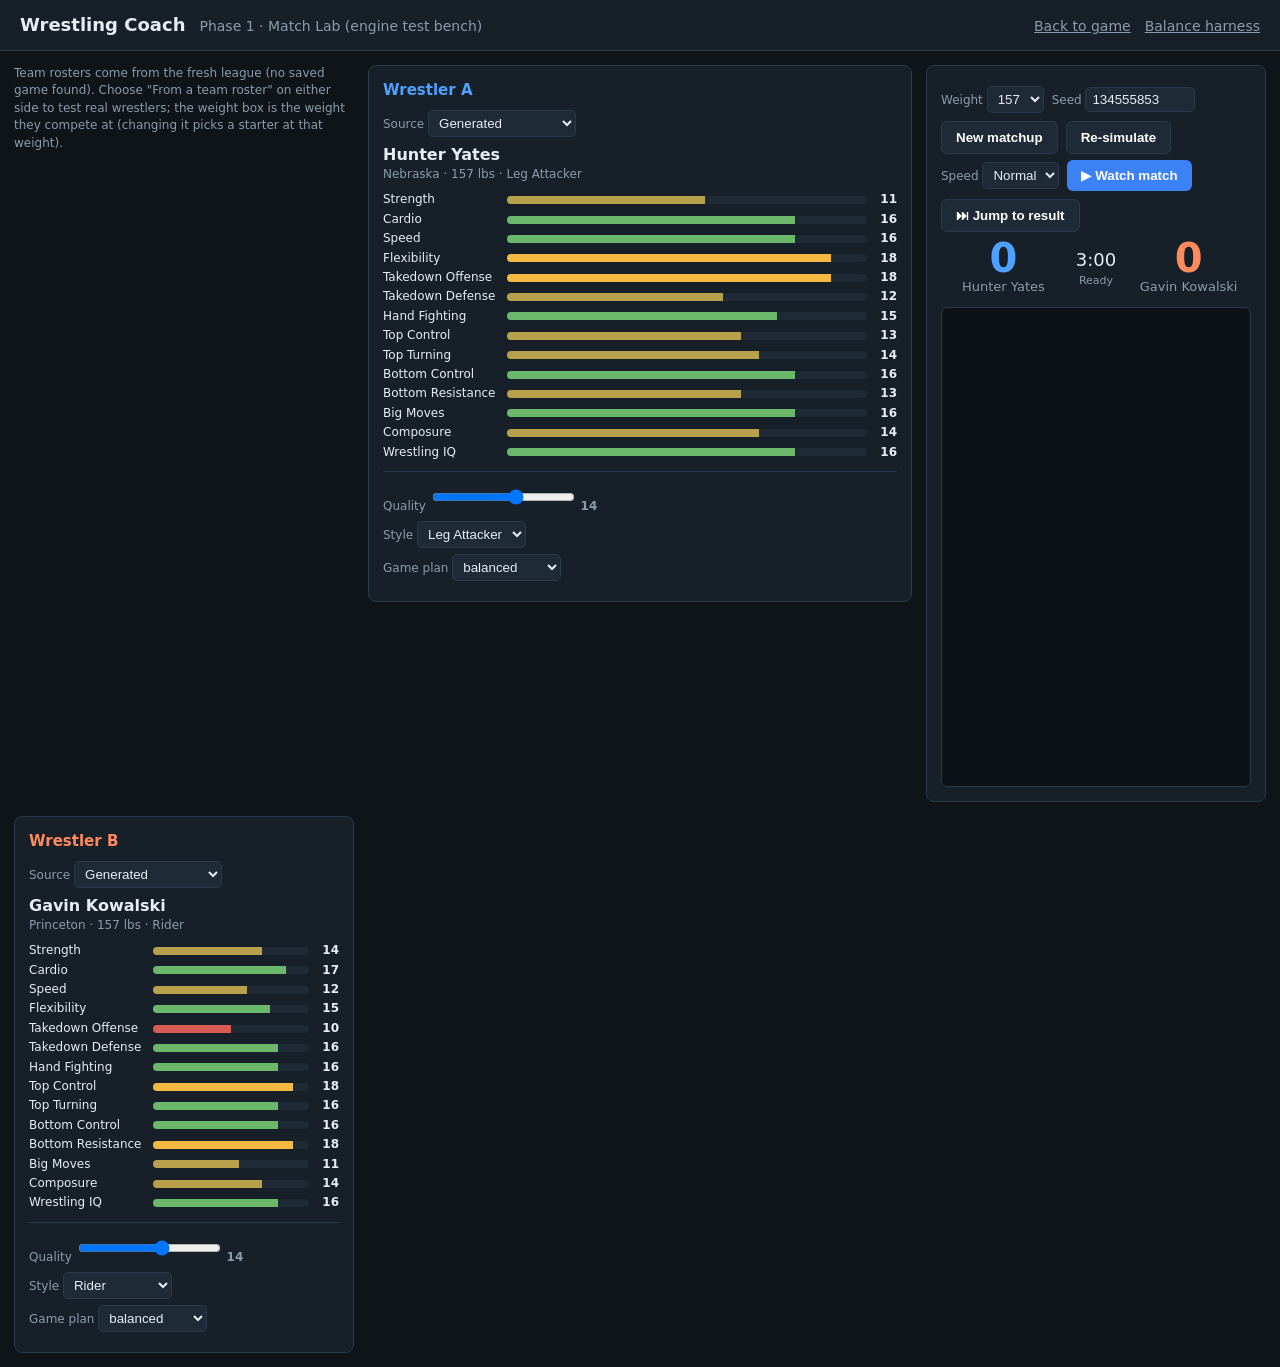
==== lab.html @ 065c6582 "Initial commit: Wrestling Coach Co-Authored-By: Claude Sonnet 5.5 <noreply@anthropic.com>" ====
<!doctype html>
<html lang="en"><head><meta charset="utf-8"><meta name="viewport" content="width=device-width,initial-scale=1">
<title>Match Lab</title>
<link rel="stylesheet" href="css/style.css"></head>
<body>
<header><h1>Wrestling Coach</h1><span>Phase 1 · Match Lab (engine test bench)</span><a href="index.html" style="margin-left:auto;color:var(--muted)">Back to game</a> <a href="harness.html" style="color:var(--muted)">Balance harness</a></header>
<main>
  <p class="hint" id="leagueNote" style="margin:0 0 8px"></p>
  <section class="card" id="cardA"></section>

  <section class="card">
    <div class="row">
      <label>Weight <select id="weight"></select></label>
      <label>Seed <input id="seed" type="number" style="width:110px"></label>
      <button class="secondary" id="reroll">New matchup</button>
      <button class="secondary" id="rematch" title="Same wrestlers, new seed">Re-simulate</button>
    </div>
    <div class="row">
      <label>Speed <select id="speed"><option value="1800">Slow</option><option value="1000" selected>Normal</option><option value="450">Fast</option></select></label>
      <button id="watch">▶ Watch match</button>
      <button class="secondary" id="jump">⏭ Jump to result</button>
    </div>
    <div class="scoreboard">
      <div class="A"><div class="pts" id="sA">0</div><div class="nm" id="nA"></div></div>
      <div class="clock"><span id="clk">0:00</span><small id="per">Ready</small></div>
      <div class="B"><div class="pts" id="sB">0</div><div class="nm" id="nB"></div></div>
    </div>
    <div id="feed"></div>
    <div class="result" id="result" hidden></div>
  </section>

  <section class="card" id="cardB"></section>
</main>
<script type="module" src="js/ui/match.js"></script>
</body></html>
---- css/style.css ----
:root {
  --bg: #0f1419; --panel: #172029; --panel2: #1e2a36; --line: #2a3a4a; --text: #e6edf3; --muted: #8b9bab;
  --accent: #3b82f6; --gold: #f5b942; --green: #3fb27f; --red: #e5534b; --a: #4ea1ff; --b: #ff8a5c;
}
* { box-sizing: border-box; }
body { margin: 0; background: var(--bg); color: var(--text); font: 14px/1.45 system-ui, "Segoe UI", sans-serif; }
h1, h2, h3 { margin: 0 0 8px; font-weight: 600; }
header { padding: 12px 20px; background: var(--panel); border-bottom: 1px solid var(--line); display: flex; align-items: baseline; gap: 14px; }
header h1 { font-size: 18px; margin: 0; }
header span { color: var(--muted); }
main { display: grid; grid-template-columns: 340px 1fr 340px; gap: 14px; padding: 14px; align-items: start; }
@media (max-width: 1100px) { main { grid-template-columns: 1fr; } }
.card { background: var(--panel); border: 1px solid var(--line); border-radius: 8px; padding: 14px; }
.card h2 { font-size: 15px; }
.row { display: flex; gap: 8px; align-items: center; margin: 6px 0; flex-wrap: wrap; }
label { color: var(--muted); font-size: 12px; }
select, input[type=number], input[type=range] { background: var(--panel2); color: var(--text); border: 1px solid var(--line); border-radius: 5px; padding: 4px 6px; }
button { background: var(--accent); color: #fff; border: 0; border-radius: 6px; padding: 8px 14px; cursor: pointer; font-weight: 600; }
button.secondary { background: var(--panel2); border: 1px solid var(--line); }
button:disabled { opacity: .45; cursor: default; }
.attr { display: grid; grid-template-columns: 118px 1fr 24px; align-items: center; gap: 6px; font-size: 12px; margin: 2px 0; }
.bar { height: 8px; background: var(--panel2); border-radius: 4px; overflow: hidden; }
.bar i { display: block; height: 100%; }
.t1 { background: #d95c54; } .t2 { background: #b8a14a; } .t3 { background: #6bb86b; } .t4 { background: var(--gold); }
.attr b { text-align: right; }
.name { font-size: 16px; font-weight: 600; }
.sub { color: var(--muted); font-size: 12px; margin-bottom: 8px; }
.scoreboard { display: grid; grid-template-columns: 1fr auto 1fr; gap: 10px; text-align: center; align-items: center; margin-bottom: 10px; }
.scoreboard .pts { font-size: 40px; font-weight: 700; line-height: 1; }
.scoreboard .nm { font-size: 13px; color: var(--muted); }
.scoreboard .A .pts { color: var(--a); } .scoreboard .B .pts { color: var(--b); }
.clock { font-size: 18px; font-variant-numeric: tabular-nums; }
.clock small { display: block; color: var(--muted); font-size: 11px; }
#feed { height: 480px; overflow-y: auto; background: #0c1116; border: 1px solid var(--line); border-radius: 6px; padding: 8px 10px; }
.ev { padding: 3px 0; border-bottom: 1px solid #16202a; }
.ev .t { color: var(--muted); font-size: 11px; font-variant-numeric: tabular-nums; display: inline-block; width: 58px; }
.ev.score { color: #fff; font-weight: 600; } .ev.info { color: #b5c2cf; } .ev.period { color: var(--gold); margin-top: 6px; }
.ev.fall { color: var(--red); font-weight: 700; } .ev.end { color: var(--green); font-weight: 700; padding: 8px 0; }
table.stats { width: 100%; border-collapse: collapse; font-size: 13px; }
table.stats td, table.stats th { padding: 3px 6px; text-align: center; border-bottom: 1px solid var(--line); }
table.stats td:first-child { text-align: left; color: var(--muted); }
.result { margin-top: 10px; padding: 10px; background: var(--panel2); border-radius: 6px; }
.result b { color: var(--gold); }
.hint { color: var(--muted); font-size: 12px; }

/* ---- game shell (phase 2) ---- */
.top { display: flex; gap: 14px; align-items: center; padding: 10px 18px; background: var(--panel); border-bottom: 1px solid var(--line); position: sticky; top: 0; z-index: 5; flex-wrap: wrap; }
.layout { display: grid; grid-template-columns: 170px 1fr; min-height: calc(100vh - 52px); }
nav { background: #121a22; border-right: 1px solid var(--line); padding: 10px 0; }
nav a { display: block; padding: 8px 18px; color: var(--text); cursor: pointer; text-decoration: none; }
nav a:hover { background: var(--panel2); } nav a.on { background: var(--panel2); border-left: 3px solid var(--accent); padding-left: 15px; font-weight: 600; }
nav a.off { color: var(--muted); } nav a.off2 { color: var(--muted); font-size: 12px; } nav hr { border: 0; border-top: 1px solid var(--line); margin: 8px 0; } nav small { font-size: 10px; }
.content { padding: 14px; display: flex; flex-direction: column; gap: 14px; min-width: 0; }
.muted { color: var(--muted); } .pos { color: var(--green); } .neg { color: var(--red); }
.grid2 { display: grid; grid-template-columns: 1fr 1fr; gap: 14px; } @media (max-width: 900px) { .grid2 { grid-template-columns: 1fr; } .layout { grid-template-columns: 1fr; } }
.tbl { width: 100%; border-collapse: collapse; margin-top: 6px; }
.tbl th { text-align: left; color: var(--muted); font-weight: 500; font-size: 12px; padding: 4px 8px; border-bottom: 1px solid var(--line); }
.tbl td { padding: 5px 8px; border-bottom: 1px solid #1c2733; }
.tbl tr.me td { background: #1d3350; } .tbl td.win { font-weight: 700; color: var(--gold); }
.tbl.dense td, .tbl.dense th { padding: 3px 5px; font-size: 12px; text-align: center; white-space: nowrap; } .tbl.dense td:first-child, .tbl.dense th:first-child { text-align: left; }
td.ac { color: #0f1620; font-weight: 600; } td.ac.t4 { font-weight: 800; }   /* the cell background comes from .t1-.t4, so use dark text for contrast on every tier */
.msg { padding: 6px 0; border-bottom: 1px solid var(--line); }
a[data-act] { color: var(--accent); cursor: pointer; }
.cols2 { display: grid; grid-template-columns: 1fr 1fr; gap: 0 24px; } @media (max-width: 700px) { .cols2 { grid-template-columns: 1fr; } }
.start { max-width: 640px; margin: 30px auto; padding: 0 16px; display: flex; flex-direction: column; gap: 14px; }
.start input, .tbl select { background: var(--panel2); color: var(--text); border: 1px solid var(--line); border-radius: 5px; padding: 4px 6px; }

/* school logos */
.tn { white-space: nowrap; display: inline-flex; align-items: center; gap: 6px; vertical-align: middle; }
.logo { object-fit: contain; flex: none; vertical-align: middle; }
.logo.badge { display: inline-block; text-align: center; border-radius: 50%; color: #fff; font-weight: 700; letter-spacing: -0.5px; }
.scoreboard .nm .tn { flex-direction: column; gap: 4px; }
.logo:not(.badge) { background: #eef1f6; border-radius: 50%; padding: 2px; box-sizing: border-box; }

.wlink { color: inherit; cursor: pointer; text-decoration: none; border-bottom: 1px dotted var(--muted); }
.wlink:hover { color: var(--accent, #6ea8ff); border-bottom-color: currentColor; }
.warn { color: #e0a43a; }

/* dual results: winner green, loser red (links inherit so the wrestler names are coloured too) */
.tbl td.win, .tbl td.win a { color: var(--green); font-weight: 700; }
.tbl td.lose, .tbl td.lose a { color: var(--red); }
.tbl td.win .wlink, .tbl td.lose .wlink { border-bottom-color: currentColor; }

.modal-back { position: fixed; inset: 0; background: rgba(0,0,0,.6); display: flex; align-items: center; justify-content: center; z-index: 50; }
.modal { max-width: 540px; width: calc(100% - 32px); box-shadow: 0 10px 40px rgba(0,0,0,.6); }

/* tournament brackets */
.bkt { display: flex; gap: 12px; overflow-x: auto; padding-bottom: 8px; align-items: flex-start; }
.bcol { min-width: 210px; }
.bhead { font-size: 12px; color: var(--muted); margin-bottom: 6px; text-transform: uppercase; letter-spacing: .04em; }
.bm { border: 1px solid var(--line); border-radius: 6px; margin-bottom: 8px; background: var(--panel2); font-size: 12.5px; }
.bs { padding: 4px 8px; border-bottom: 1px solid var(--line); min-height: 24px; }
.bs.w { font-weight: 700; color: var(--green); } .bs.l { color: var(--muted); } .bs.mine { background: #1d3350; } .bs.tbd { opacity: .6; }
.bd { padding: 3px 8px; font-size: 11px; color: var(--muted); }

/* wrestler names: calm light text with a dotted underline instead of loud link-blue; your wrestlers use YOUR team colour (--tc) */
a.wlink[data-act] { color: inherit; border-bottom: 1px dotted rgba(200, 210, 225, .35); }
a.wlink[data-act]:hover { color: #fff; border-bottom-color: currentColor; }
.tcname, .tcname a.wlink[data-act] { color: var(--tc, var(--green)) !important; font-weight: 700; }
.tbl tr.me td { background: color-mix(in srgb, var(--tc, #3b82f6) 15%, #101a2b); }
.tbl tr.me td:first-child { box-shadow: inset 3px 0 0 var(--tc, var(--accent)); }
/* bracket: only winners get a background: green, or YOUR team colour for your wrestlers; losers/pending stay plain */
.bs.w { background: color-mix(in srgb, var(--green) 28%, transparent); }
.bs.mine { background: transparent; box-shadow: none; }
.bs.mine.w { background: color-mix(in srgb, var(--tc, #3b82f6) 35%, transparent); box-shadow: inset 3px 0 0 var(--tc, var(--accent)); }
.bs.mine.w, .bs.mine.w a.wlink[data-act] { color: var(--tc, var(--green)); }
/* winners on YOUR team use the team colour for their text instead of green */
.tcwin { color: var(--tc, var(--green)); }
.tbl td.win.mine, .tbl td.win.mine a { color: var(--tc, var(--green)); }

/* NCAA selection show */
.selgrid { display: grid; grid-template-columns: repeat(auto-fill, minmax(340px, 1fr)); gap: 0 12px; }
.bs.sel { display: flex; align-items: center; gap: 8px; min-height: 28px; }
.bs.sel .sd { width: 24px; text-align: right; font-weight: 700; color: var(--gold); }
.bs.sel .nm { flex: 1; min-width: 0; white-space: nowrap; overflow: hidden; text-overflow: ellipsis; }
.bs.sel .rt { display: flex; align-items: center; gap: 5px; white-space: nowrap; }
.bs.sel.empty { opacity: .45; }
.bs.sel.mine { background: color-mix(in srgb, var(--tc, #3b82f6) 30%, transparent); box-shadow: inset 3px 0 0 var(--tc, var(--accent)); }
.bs.sel.pop { animation: selpop .7s ease-out; }
@keyframes selpop { 0% { transform: scale(.94); background: color-mix(in srgb, var(--gold) 55%, transparent); opacity: .3; } 100% { transform: scale(1); } }
.tag { margin-left: 6px; font-size: 10px; padding: 0 4px; border-radius: 3px; border: 1px solid var(--line); color: var(--muted); }
.tag.al { color: #e0a64a; border-color: #6b5320; }
.chips { display: flex; flex-wrap: wrap; gap: 6px; } .chip { padding: 3px 9px; border: 1px solid var(--line); border-radius: 12px; cursor: pointer; font-size: 12px; } .chip.on { background: var(--panel2); border-color: var(--accent); }
.ann { margin: 6px 0 10px; padding: 6px 10px; background: var(--panel2); border-radius: 6px; }

/* National Dual Tournament */
.bs.dt { display: flex; align-items: center; justify-content: space-between; gap: 8px; }
.bs.dt .sc { font-weight: 700; }
.bm.upnext { box-shadow: 0 0 0 1px var(--gold); }

.moves { margin: 0; padding-left: 18px; font-size: 13px; } .moves li { margin: 2px 0; }

.tbl .fit { width: 1%; white-space: nowrap; padding-right: 14px; }

.tbl.dense td.l, .tbl.dense th.l { text-align: left; }

/* ---------- tablets and phones (2026-11-10) ---------- */
html { -webkit-text-size-adjust: 100%; }
[data-act] { cursor: pointer; }
button, select, [data-act], .chip { touch-action: manipulation; }
.content .card { overflow-x: auto; }                       /* wide tables scroll inside their card instead of widening the page */
.top { padding-left: max(18px, env(safe-area-inset-left)); padding-right: max(18px, env(safe-area-inset-right)); padding-top: max(10px, env(safe-area-inset-top)); }   /* notch / home-screen app */
nav::-webkit-scrollbar, .bkt::-webkit-scrollbar { height: 6px; }

@media (pointer: coarse) {                                  /* touch screens: bigger targets, and 16px form text so iOS Safari does not zoom into a tapped dropdown */
  button { min-height: 42px; padding: 9px 16px; }
  select, input, textarea { font-size: 16px; min-height: 38px; }
  nav a { padding: 12px 18px; }
  .tbl td { padding-top: 8px; padding-bottom: 8px; }
  .tbl.dense td, .tbl.dense th { padding: 6px 7px; }
  .chip { padding: 7px 12px; }
  a.wlink[data-act], a[data-act] { padding: 3px 0; display: inline-block; }
}

@media (max-width: 1100px) {                                /* iPad landscape / small laptops */
  .layout { grid-template-columns: 150px 1fr; }
  .content { padding: 10px; }
  .modal { max-width: 92vw; }
}

@media (max-width: 900px) {                                 /* iPad portrait and phones: the left menu becomes a swipeable bar */
  .layout { grid-template-columns: 1fr; }
  nav { display: flex; overflow-x: auto; -webkit-overflow-scrolling: touch; border-right: 0; border-bottom: 1px solid var(--line); padding: 0; }
  nav a { white-space: nowrap; padding: 11px 15px; border-left: 0; border-bottom: 3px solid transparent; }
  nav a.on { border-left: 0; border-bottom-color: var(--accent); padding-left: 15px; }
  nav hr { display: none; }
  nav a.off2 { display: none; }
  .top { gap: 8px 12px; padding-top: 8px; padding-bottom: 8px; }
  .scoreboard .pts { font-size: 34px; }
  #feed { height: 42vh; min-height: 240px; }
  .selgrid { grid-template-columns: repeat(auto-fill, minmax(min(340px, 100%), 1fr)); }
}

@media (max-width: 600px) {                                 /* phones */
  .top > span.muted:nth-of-type(1) { display: none; }       /* "Coach name" */
  .top button { padding: 7px 10px; font-size: 13px; }
  .content { padding: 8px; gap: 10px; }
  .card { padding: 10px; }
  body { font-size: 13.5px; }
  .attr { grid-template-columns: 96px 1fr 22px; }
}
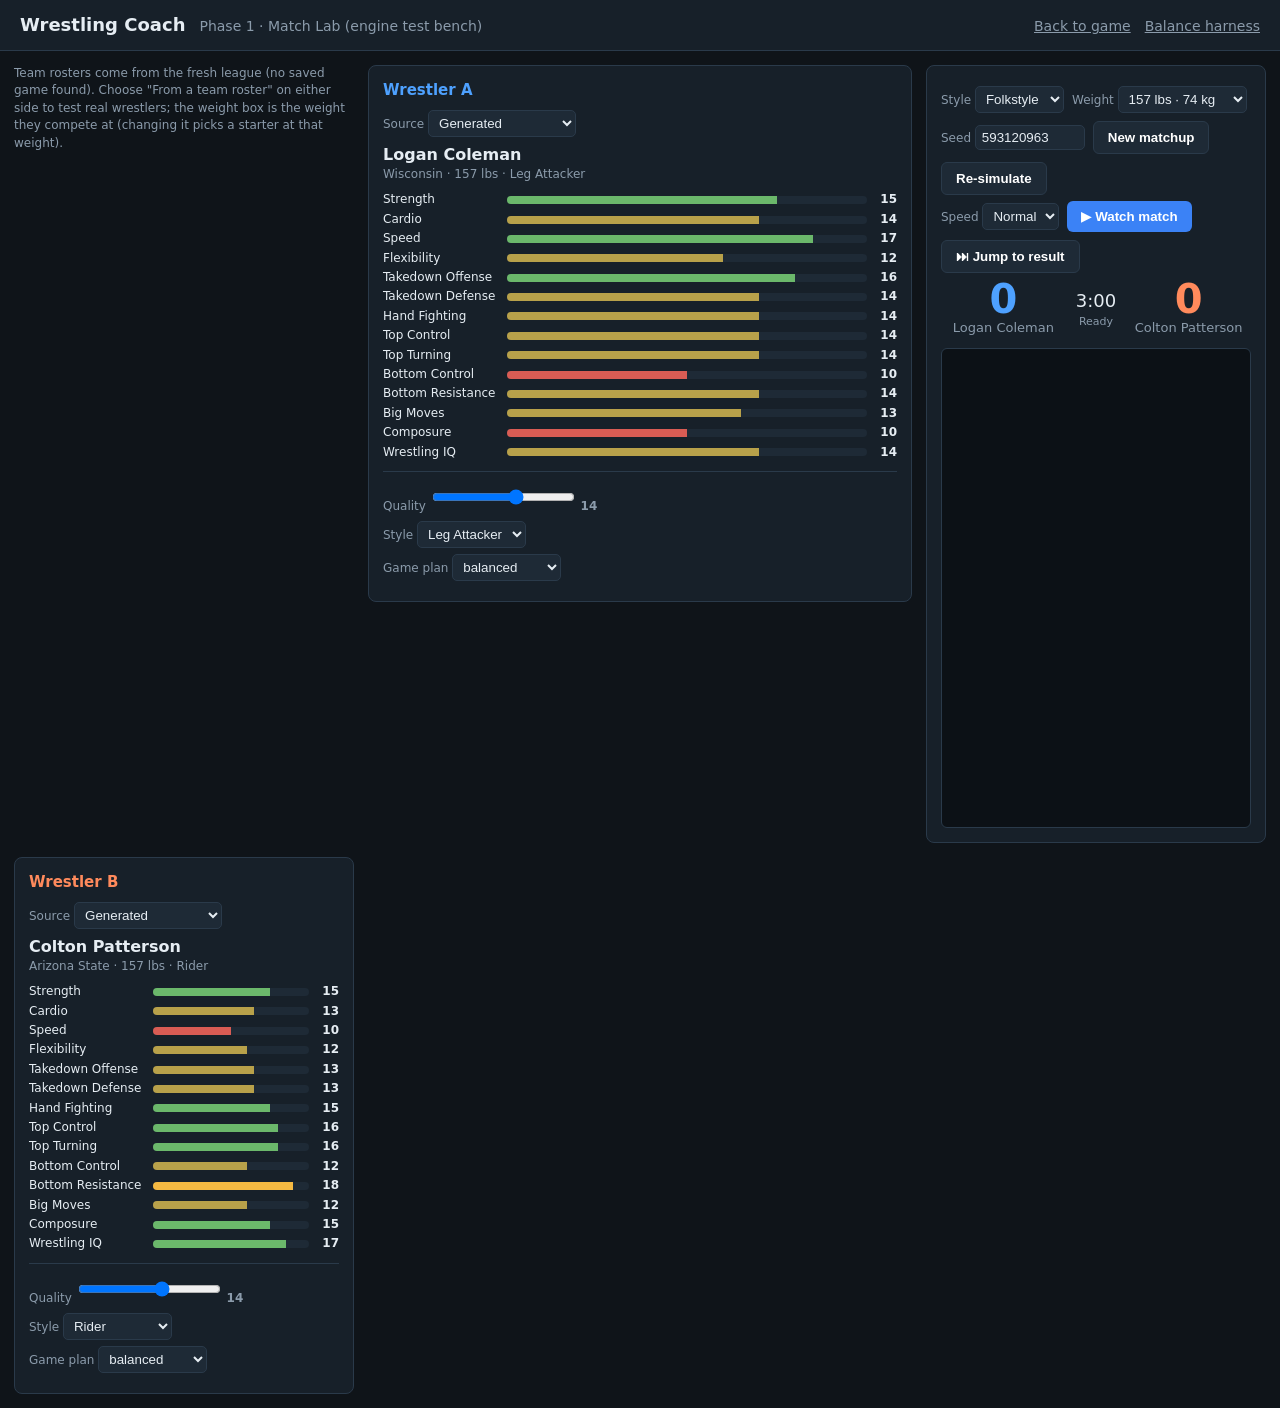
==== commit 2e3b9938: "Freestyle engine (UWW rules), calibration harness, Match Lab style switch - js/engine/fs.js: simulat" ====
--- a/lab.html
+++ b/lab.html
@@ -10,6 +10,7 @@
 
   <section class="card">
     <div class="row">
+      <label>Style <select id="style"><option value="folk">Folkstyle</option><option value="fs">Freestyle</option></select></label>
       <label>Weight <select id="weight"></select></label>
       <label>Seed <input id="seed" type="number" style="width:110px"></label>
       <button class="secondary" id="reroll">New matchup</button>
--- a/css/style.css
+++ b/css/style.css
@@ -30,7 +30,7 @@
 .scoreboard .nm { font-size: 13px; color: var(--muted); }
 .scoreboard .A .pts { color: var(--a); } .scoreboard .B .pts { color: var(--b); }
 .clock { font-size: 18px; font-variant-numeric: tabular-nums; }
-.clock small { display: block; color: var(--muted); font-size: 11px; }
+.clock small { display: block; color: var(--muted); font-size: 11px; } .clock .cwt { font-weight: 600; color: var(--text, inherit); font-size: 12px; } .clock .crd { margin-top: 2px; }
 #feed { height: 480px; overflow-y: auto; background: #0c1116; border: 1px solid var(--line); border-radius: 6px; padding: 8px 10px; }
 .ev { padding: 3px 0; border-bottom: 1px solid #16202a; }
 .ev .t { color: var(--muted); font-size: 11px; font-variant-numeric: tabular-nums; display: inline-block; width: 58px; }
@@ -63,6 +63,10 @@
 a[data-act] { color: var(--accent); cursor: pointer; }
 .cols2 { display: grid; grid-template-columns: 1fr 1fr; gap: 0 24px; } @media (max-width: 700px) { .cols2 { grid-template-columns: 1fr; } }
 .start { max-width: 640px; margin: 30px auto; padding: 0 16px; display: flex; flex-direction: column; gap: 14px; }
+.tbl.saves td, .tbl.saves th { font-size: 13px; }
+.tbl.saves tr.info td { border-bottom: none; padding-bottom: 2px; }
+.tbl.saves tr.acts td { padding-top: 0; }
+.tbl.saves tr.acts .row { margin: 2px 0 4px; }
 .start input, .tbl select { background: var(--panel2); color: var(--text); border: 1px solid var(--line); border-radius: 5px; padding: 4px 6px; }
 
 /* school logos */
@@ -91,7 +95,7 @@
 .bm { border: 1px solid var(--line); border-radius: 6px; margin-bottom: 8px; background: var(--panel2); font-size: 12.5px; }
 .bs { padding: 4px 8px; border-bottom: 1px solid var(--line); min-height: 24px; }
 .bs.w { font-weight: 700; color: var(--green); } .bs.l { color: var(--muted); } .bs.mine { background: #1d3350; } .bs.tbd { opacity: .6; }
-.bd { padding: 3px 8px; font-size: 11px; color: var(--muted); }
+.bd { padding: 3px 8px; font-size: 11px; color: var(--muted); display: flex; justify-content: space-between; align-items: center; gap: 6px; } .bd .bplay { flex: none; font-weight: 600; cursor: pointer; }
 
 /* wrestler names: calm light text with a dotted underline instead of loud link-blue; your wrestlers use YOUR team colour (--tc) */
 a.wlink[data-act] { color: inherit; border-bottom: 1px dotted rgba(200, 210, 225, .35); }
@@ -109,7 +113,21 @@
 .tbl td.win.mine, .tbl td.win.mine a { color: var(--tc, var(--green)); }
 
 /* NCAA selection show */
-.selgrid { display: grid; grid-template-columns: repeat(auto-fill, minmax(340px, 1fr)); gap: 0 12px; }
+/* selection-show bracket (selBracket): absolutely placed lines, mirrored right half */
+.mmwrap { overflow-x: auto; -webkit-overflow-scrolling: touch; padding-bottom: 4px; }
+.mm { position: relative; margin: 4px auto 0; font-size: 12.5px; --bl: #3f566c; }
+.mm > div { position: absolute; box-sizing: border-box; }
+.mm .mmh { top: 0; height: 18px; font-size: 10.5px; color: var(--muted); text-transform: uppercase; letter-spacing: .04em; text-align: center; white-space: nowrap; overflow: hidden; }
+.mm .mms { border-bottom: 1px solid var(--bl); }
+.mm .mmv { width: 0; border-left: 1px solid var(--bl); }
+.mm .mms .bs.sel { height: 100%; min-height: 0; border-bottom: 0; padding: 0 6px 3px; align-items: flex-end; gap: 6px; }
+.mm .mms .bs.sel .sd { width: 18px; }
+.mm .mmr .bs.sel { flex-direction: row-reverse; }
+.mm .mmr .bs.sel .sd { text-align: left; } .mm .mmr .bs.sel .nm { text-align: right; }
+.mm .mmr .bs.sel.mine { box-shadow: inset -3px 0 0 var(--tc, var(--accent)); }
+.mm .mmc { border: 1px solid var(--gold); border-radius: 6px; background: var(--panel2); display: flex; flex-direction: column; align-items: center; justify-content: center; font-size: 15px; line-height: 1.1; }
+.mm .mmc span { font-size: 10.5px; color: var(--muted); text-transform: uppercase; letter-spacing: .04em; }
+.mm .pigbox { margin: 0; }
 .bs.sel { display: flex; align-items: center; gap: 8px; min-height: 28px; }
 .bs.sel .sd { width: 24px; text-align: right; font-weight: 700; color: var(--gold); }
 .bs.sel .nm { flex: 1; min-width: 0; white-space: nowrap; overflow: hidden; text-overflow: ellipsis; }
@@ -149,7 +167,7 @@
   .tbl td { padding-top: 8px; padding-bottom: 8px; }
   .tbl.dense td, .tbl.dense th { padding: 6px 7px; }
   .chip { padding: 7px 12px; }
-  a.wlink[data-act], a[data-act] { padding: 3px 0; display: inline-block; }
+  a.wlink[data-act], a[data-act]:not([data-act=nav]) { padding: 3px 0; display: inline-block; }   /* not the menu links: this used to beat `nav a { display: block }` and pack them several per line on touch screens */
 }
 
 @media (max-width: 1100px) {                                /* iPad landscape / small laptops */
@@ -158,7 +176,7 @@
   .modal { max-width: 92vw; }
 }
 
-@media (max-width: 900px) {                                 /* iPad portrait and phones: the left menu becomes a swipeable bar */
+@media (max-width: 900px) and (orientation: portrait), (max-width: 560px) {   /* iPad portrait and phones held upright: the left menu becomes a swipeable bar (landscape keeps the side menu, see below) */
   .layout { grid-template-columns: 1fr; }
   nav { display: flex; overflow-x: auto; -webkit-overflow-scrolling: touch; border-right: 0; border-bottom: 1px solid var(--line); padding: 0; }
   nav a { white-space: nowrap; padding: 11px 15px; border-left: 0; border-bottom: 3px solid transparent; }
@@ -168,7 +186,6 @@
   .top { gap: 8px 12px; padding-top: 8px; padding-bottom: 8px; }
   .scoreboard .pts { font-size: 34px; }
   #feed { height: 42vh; min-height: 240px; }
-  .selgrid { grid-template-columns: repeat(auto-fill, minmax(min(340px, 100%), 1fr)); }
 }
 
 @media (max-width: 600px) {                                 /* phones */
@@ -179,3 +196,64 @@
   body { font-size: 13.5px; }
   .attr { grid-template-columns: 96px 1fr 22px; }
 }
+
+
+/* bout animation (js/ui/anim.js): jointed figures, clips shown frame by frame */
+.stage { display: block; width: 100%; max-width: 640px; margin: 0 auto 10px; background: #0c1116; border: 1px solid var(--line); border-radius: 6px; }
+.stage .lbl { font: 700 11px ui-monospace, Consolas, monospace; letter-spacing: 1px; paint-order: stroke; stroke: #000; stroke-width: 2px; animation: lblpop calc(.5s * var(--spd, 1)) ease-out; }
+.stage .lbl.fall, .stage .lbl.end { font-size: 13px; animation: lblflash calc(.5s * var(--spd, 1)) steps(2) infinite; }
+@keyframes lblpop { 0% { transform: translateY(5px); opacity: 0; } 100% { transform: none; opacity: 1; } }
+@keyframes lblflash { 0% { opacity: 1; } 100% { opacity: .45; } }
+/* each frame of a clip is visible only during its own slot (delay + duration are set inline); the last one stays and loops between its poses */
+.stage .fr { visibility: hidden; animation-name: frOn; animation-timing-function: steps(1); animation-fill-mode: none; }
+.stage .fr.last { animation-fill-mode: forwards; }
+@keyframes frOn { from, to { visibility: visible; } }
+.stage .lp { opacity: 0; animation-timing-function: steps(1); animation-iteration-count: infinite; }
+.stage .lp1 { opacity: 1; } .stage .lp2 { animation-name: lp2; } .stage .lp3 { animation-name: lp3; } .stage .lp4 { animation-name: lp4; }
+@keyframes lp2 { 0% { opacity: 1; } 50%, 100% { opacity: 0; } }
+@keyframes lp3 { 0% { opacity: 1; } 33.34%, 100% { opacity: 0; } }
+@keyframes lp4 { 0% { opacity: 1; } 25%, 100% { opacity: 0; } }
+@media (prefers-reduced-motion: reduce) { .stage .lbl, .stage .fr, .stage .lp { animation: none !important; } .stage .fr.last { visibility: visible; } .stage .lp:first-child { opacity: 1; } }
+.vpaused .stage .fr, .vpaused .stage .lp, .vpaused .stage .lbl { animation-play-state: paused !important; }
+
+.scoreboard .clock .ride { display: block; margin-top: 2px; font-size: 11px; font-variant-numeric: tabular-nums; } .scoreboard .clock .ride .a { color: var(--a); } .scoreboard .clock .ride .b { color: var(--b); }
+
+.spd { display: inline-flex; align-items: center; gap: 6px; margin-left: auto; font-size: 13px; } .spd input { width: 110px; } .spd.tch input { width: auto; }
+
+.scoreboard .rt { font-size: 12px; margin-top: 3px; min-height: 16px; font-variant-numeric: tabular-nums; color: var(--muted); } .scoreboard .rt.pt { color: var(--gold); font-weight: 700; } .scoreboard .rt.lead { color: var(--text); }
+
+/* Side menu stays a side menu in landscape (iPad, phones on their side), like the desktop layout */
+@media (min-width: 901px), (orientation: landscape) and (min-width: 561px) { nav { position: sticky; top: 0; align-self: start; max-height: 100vh; overflow-y: auto; -webkit-overflow-scrolling: touch; } }
+.layout { padding-left: env(safe-area-inset-left); padding-right: env(safe-area-inset-right); }
+@media (orientation: landscape) and (min-width: 561px) and (max-width: 1100px) {
+  .layout { grid-template-columns: 138px 1fr; }
+  nav { display: block; border-right: 1px solid var(--line); border-bottom: 0; padding: 6px 0; }
+  nav a { display: block; white-space: normal; padding: 9px 12px; border-bottom: 0; border-left: 3px solid transparent; font-size: 14px; }
+  nav a.on { border-left: 3px solid var(--accent); border-bottom: 0; padding-left: 9px; }
+  nav a.off2 { display: block; }
+  nav hr { display: block; }
+  .content { min-width: 0; }
+}
+@media (orientation: landscape) and (max-height: 520px) {   /* phones on their side: tighter chrome so the page is not all header */
+  .top { padding-top: 4px; padding-bottom: 4px; gap: 6px 10px; }
+  nav a { padding: 7px 10px; font-size: 13px; }
+  nav { max-height: 100vh; }
+  .layout { min-height: 0; }
+}
+@media (pointer: coarse) and (orientation: landscape) and (min-width: 561px) and (max-width: 1100px) { nav a { padding: 11px 12px; } }
+@media (pointer: coarse) and (orientation: landscape) and (max-height: 520px) { nav a { padding: 8px 10px; } }
+
+.ask { border: 1px solid var(--gold); background: #1b1810; border-radius: 8px; padding: 10px 12px; margin: 8px 0; } .ask h3 { margin: 0 0 4px; font-size: 15px; } .ask button { text-align: left; line-height: 1.25; } .ask small { font-weight: 400; opacity: .8; }
+/* bout viewer scoreboard names (2026-11-12): logo, poll rank, linked name, school + record, stalling flag */
+.scoreboard .nm.bn { display: flex; align-items: center; justify-content: center; gap: 7px; text-align: left; margin-top: 2px; }
+.scoreboard .nm.bn .bnm { color: var(--text); font-weight: 600; font-size: 14px; }
+.scoreboard .nm.bn .wsub { font-size: 11px; color: var(--muted); }
+.sflag { display: inline-block; margin-left: 5px; padding: 0 4px; border-radius: 2px 6px 6px 2px; background: var(--gold); color: #1a1406; font-size: 11px; font-weight: 800; line-height: 15px; vertical-align: 1px; box-shadow: -2px 0 0 #8a6a1f; }
+.sflag small { font-size: 9px; margin-left: 1px; }
+@media (max-width: 600px) { .scoreboard .nm.bn { flex-direction: column; gap: 2px; text-align: center; } .scoreboard .nm.bn .bnm { font-size: 12px; } }
+/* NCAA title confetti (anim.js confetti): pieces fall with a sideways drift (--dx) while spinning and flipping */
+.stage .cfall { animation: cffall linear infinite; }
+.stage .cspin { animation: cfspin linear infinite; transform-box: fill-box; transform-origin: center; }
+@keyframes cffall { 0% { transform: translate(0, -18px); opacity: 0; } 8% { opacity: 1; } 88% { opacity: 1; } 100% { transform: translate(var(--dx), 92px); opacity: 0; } }
+@keyframes cfspin { 0% { transform: rotate(0deg) scaleX(1); } 50% { transform: rotate(180deg) scaleX(-.3); } 100% { transform: rotate(360deg) scaleX(1); } }
+@media (prefers-reduced-motion: reduce) { .stage .cfall, .stage .cspin { animation: none; } .stage .confetti { display: none; } }
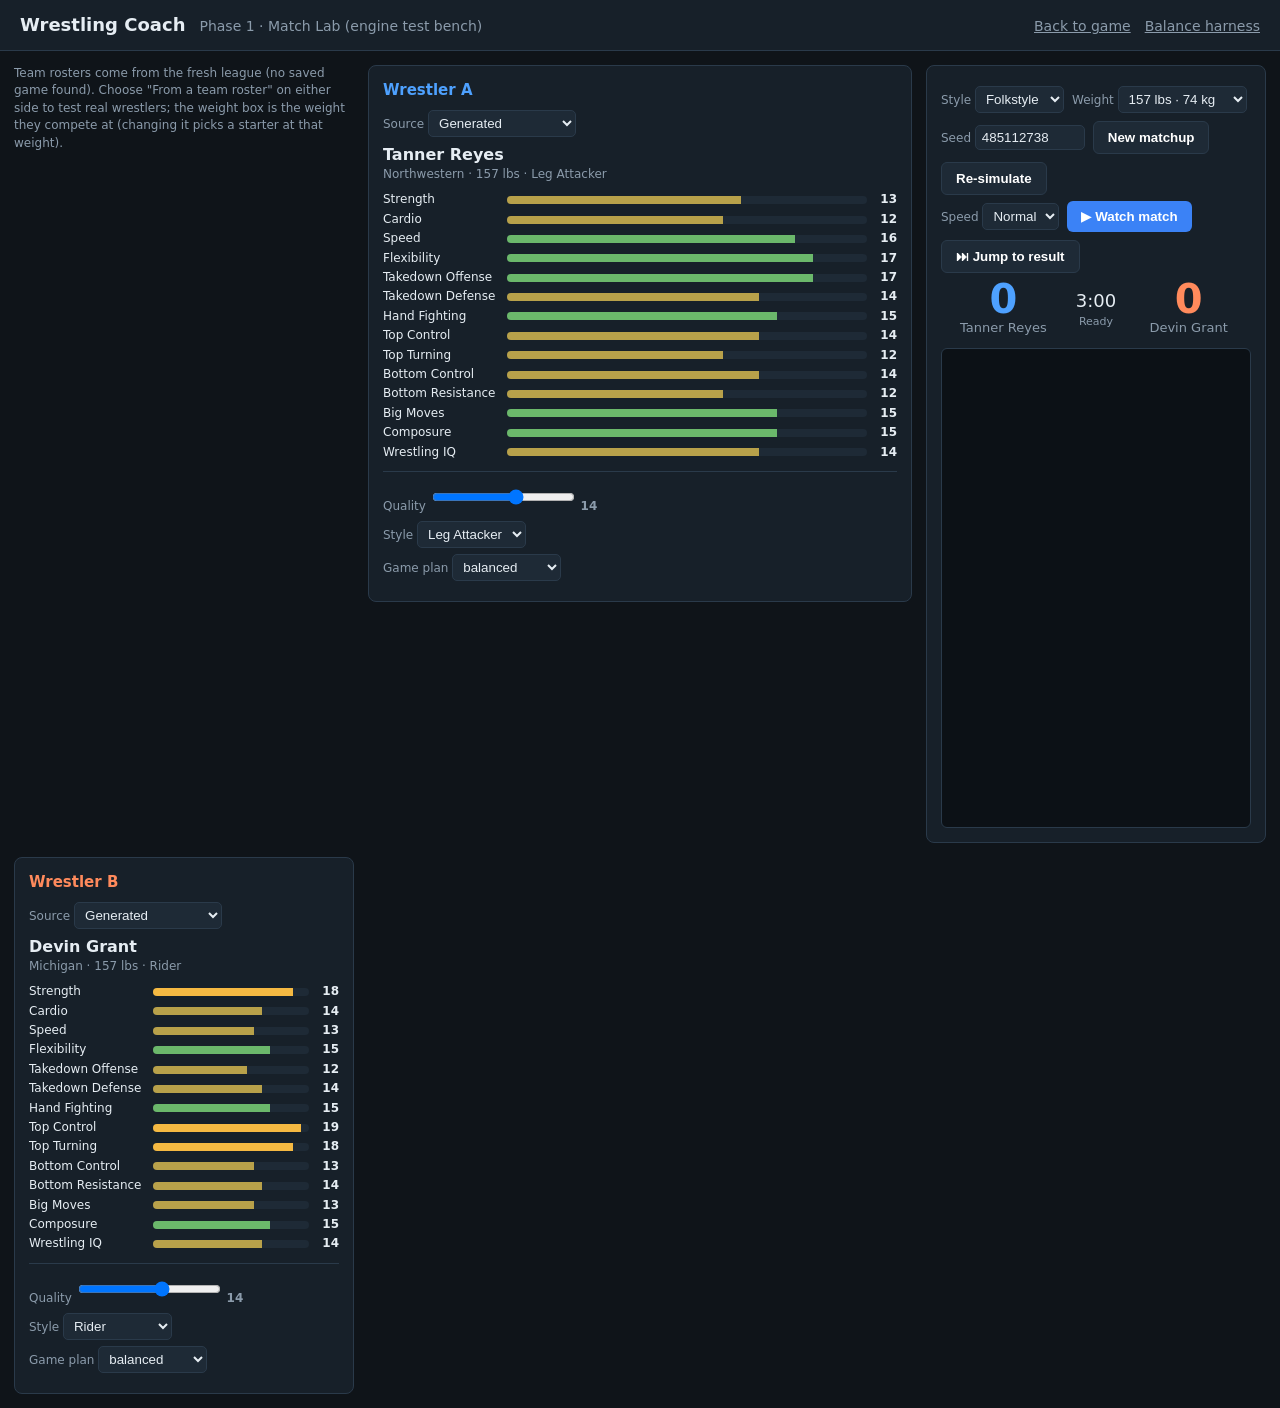
==== commit 911f55f9: "Freestyle animation: international mat, gut wrench, leg lace, push-out, referee clips, suplex; Match" ====
--- a/lab.html
+++ b/lab.html
@@ -26,6 +26,7 @@
       <div class="clock"><span id="clk">0:00</span><small id="per">Ready</small></div>
       <div class="B"><div class="pts" id="sB">0</div><div class="nm" id="nB"></div></div>
     </div>
+    <div id="stage" style="--spd:1"></div>
     <div id="feed"></div>
     <div class="result" id="result" hidden></div>
   </section>
